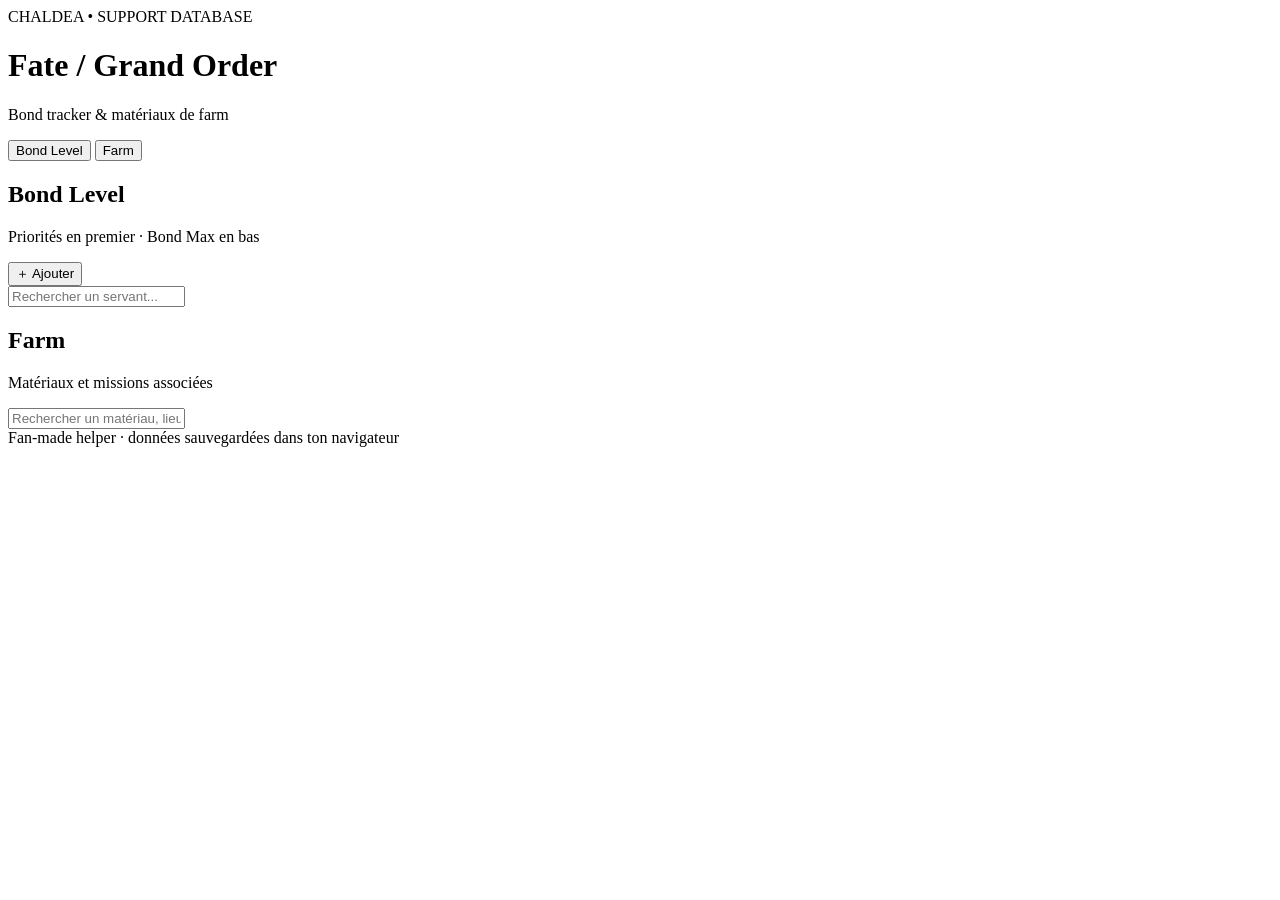
==== fgo.html @ b9d9dcfb "Rename index.html to fgo.html" ====
<!DOCTYPE html>
<html lang="fr">
<head>
  <meta charset="UTF-8">
  <meta name="viewport" content="width=device-width, initial-scale=1.0">
  <title>Fate/Grand Order | Helper</title>
  <link rel="stylesheet" href="fgo.css">
</head>
<body>

  <header class="hero">
    <div class="eyebrow">CHALDEA • SUPPORT DATABASE</div>
    <h1>Fate / Grand Order</h1>
    <p>Bond tracker & matériaux de farm</p>
  </header>

  <nav class="tabs">
    <button class="tab active" data-tab="bond">Bond Level</button>
    <button class="tab" data-tab="farm">Farm</button>
  </nav>

  <main>
    <!-- BOND LEVEL -->
    <section id="bond" class="panel active">
      <div class="section-head">
        <div>
          <h2>Bond Level</h2>
          <p>Priorités en premier · Bond Max en bas</p>
        </div>
        <button id="addServant" class="primary">＋ Ajouter</button>
      </div>

      <div class="toolbar">
        <input id="bondSearch"
          placeholder="Rechercher un servant..."
          class="search">
      </div>

      <div id="servantList"></div>
    </section>

    <!-- FARM -->
    <section id="farm" class="panel">
      <div class="section-head">
        <div>
          <h2>Farm</h2>
          <p>Matériaux et missions associées</p>
        </div>
      </div>

      <input id="farmSearch"
        placeholder="Rechercher un matériau, lieu ou mission..."
        class="search compact">

      <div id="farmList"></div>
    </section>
  </main>

  <!-- AJOUT SERVANT -->
  <dialog id="servantDialog">
    <form id="servantForm">
      <h3>Ajouter un servant</h3>

      <label>
        Nom
        <input name="name" required>
      </label>

      <label>
        Classe
        <input name="classe" placeholder="Saber, Archer...">
      </label>

      <label>
        Priorité
        <input name="priority" placeholder="1 = priorité haute">
      </label>

      <div class="dialog-actions">
        <button type="button" id="cancelDialog" class="ghost">
          Annuler
        </button>
        <button type="submit" class="primary">
          Ajouter
        </button>
      </div>
    </form>
  </dialog>

  <footer>
    Fan-made helper · données sauvegardées dans ton navigateur
  </footer>

  <script src="fgo.js"></script>
</body>
</html>
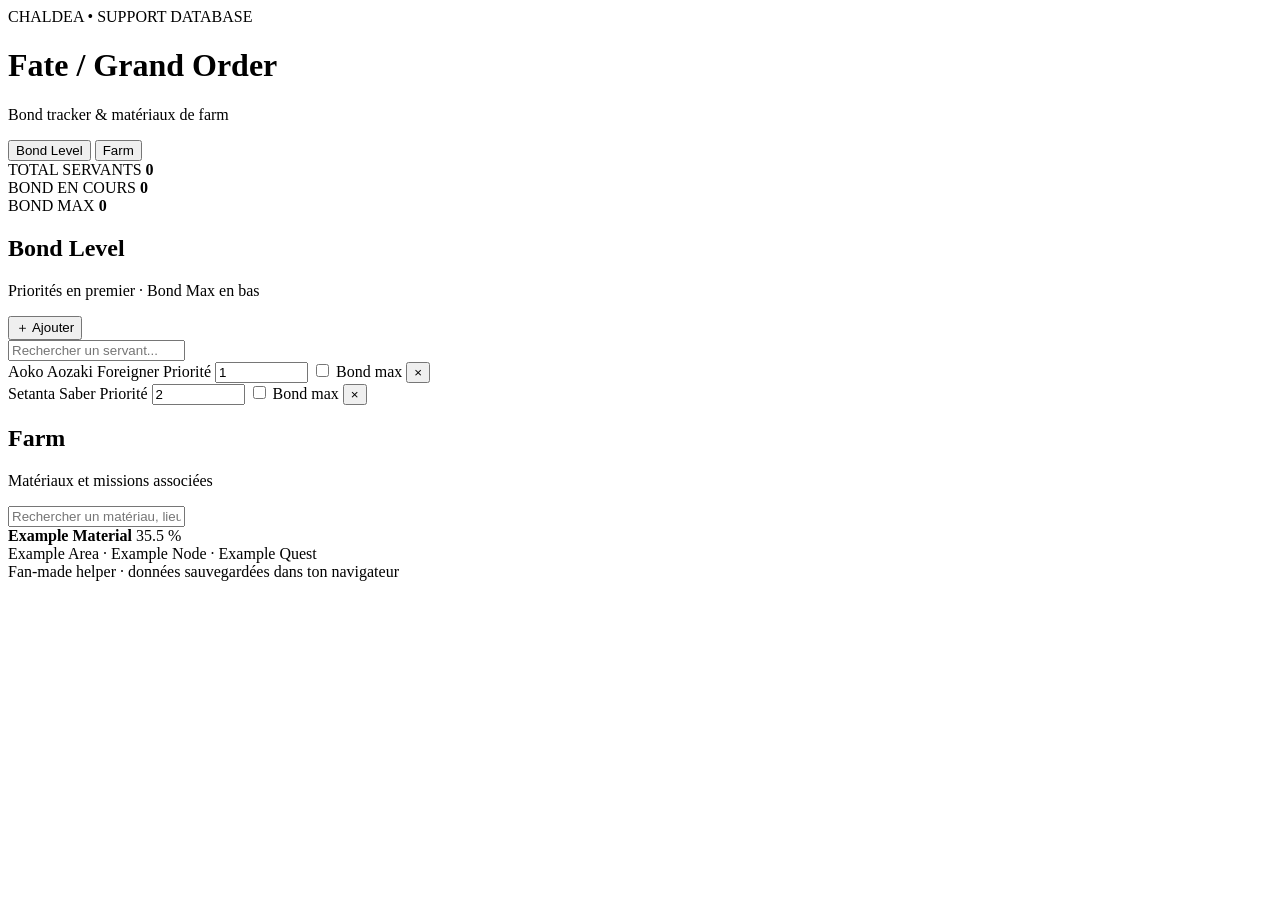
==== commit 15d75777: "Update fgo.html" ====
--- a/fgo.html
+++ b/fgo.html
@@ -24,6 +24,24 @@
     <!-- BOND LEVEL -->
     <section id="bond" class="panel active">
       <div class="section-head">
+        
+        <div class="bond-stats" id="bondStats">
+          <div class="stat-card">
+            <span class="stat-label">TOTAL SERVANTS</span>
+            <strong id="totalCount">0</strong>
+          </div>
+        
+          <div class="stat-card">
+            <span class="stat-label">BOND EN COURS</span>
+            <strong id="activeCount">0</strong>
+          </div>
+        
+          <div class="stat-card">
+            <span class="stat-label">BOND MAX</span>
+            <strong id="maxCount">0</strong>
+          </div>
+        </div>
+
         <div>
           <h2>Bond Level</h2>
           <p>Priorités en premier · Bond Max en bas</p>
--- a/fgo.css
+++ b/fgo.css
@@ -0,0 +1,97 @@
+
+<!DOCTYPE html>
+<html lang="fr">
+<head>
+  <meta charset="UTF-8">
+  <meta name="viewport" content="width=device-width, initial-scale=1.0">
+  <title>Fate/Grand Order | Helper</title>
+  <link rel="stylesheet" href="fgo.css">
+</head>
+<body>
+
+  <header class="hero">
+    <div class="eyebrow">CHALDEA • SUPPORT DATABASE</div>
+    <h1>Fate / Grand Order</h1>
+    <p>Bond tracker & matériaux de farm</p>
+  </header>
+
+  <nav class="tabs">
+    <button class="tab active" data-tab="bond">Bond Level</button>
+    <button class="tab" data-tab="farm">Farm</button>
+  </nav>
+
+  <main>
+    <!-- BOND LEVEL -->
+    <section id="bond" class="panel active">
+      <div class="section-head">
+        <div>
+          <h2>Bond Level</h2>
+          <p>Priorités en premier · Bond Max en bas</p>
+        </div>
+        <button id="addServant" class="primary">＋ Ajouter</button>
+      </div>
+
+      <div class="toolbar">
+        <input id="bondSearch"
+          placeholder="Rechercher un servant..."
+          class="search">
+      </div>
+
+      <div id="servantList"></div>
+    </section>
+
+    <!-- FARM -->
+    <section id="farm" class="panel">
+      <div class="section-head">
+        <div>
+          <h2>Farm</h2>
+          <p>Matériaux et missions associées</p>
+        </div>
+      </div>
+
+      <input id="farmSearch"
+        placeholder="Rechercher un matériau, lieu ou mission..."
+        class="search compact">
+
+      <div id="farmList"></div>
+    </section>
+  </main>
+
+  <!-- AJOUT SERVANT -->
+  <dialog id="servantDialog">
+    <form id="servantForm">
+      <h3>Ajouter un servant</h3>
+
+      <label>
+        Nom
+        <input name="name" required>
+      </label>
+
+      <label>
+        Classe
+        <input name="classe" placeholder="Saber, Archer...">
+      </label>
+
+      <label>
+        Priorité
+        <input name="priority" placeholder="1 = priorité haute">
+      </label>
+
+      <div class="dialog-actions">
+        <button type="button" id="cancelDialog" class="ghost">
+          Annuler
+        </button>
+        <button type="submit" class="primary">
+          Ajouter
+        </button>
+      </div>
+    </form>
+  </dialog>
+
+  <footer>
+    Fan-made helper · données sauvegardées dans ton navigateur
+  </footer>
+
+  <script src="fgo.js"></script>
+</body>
+</html>
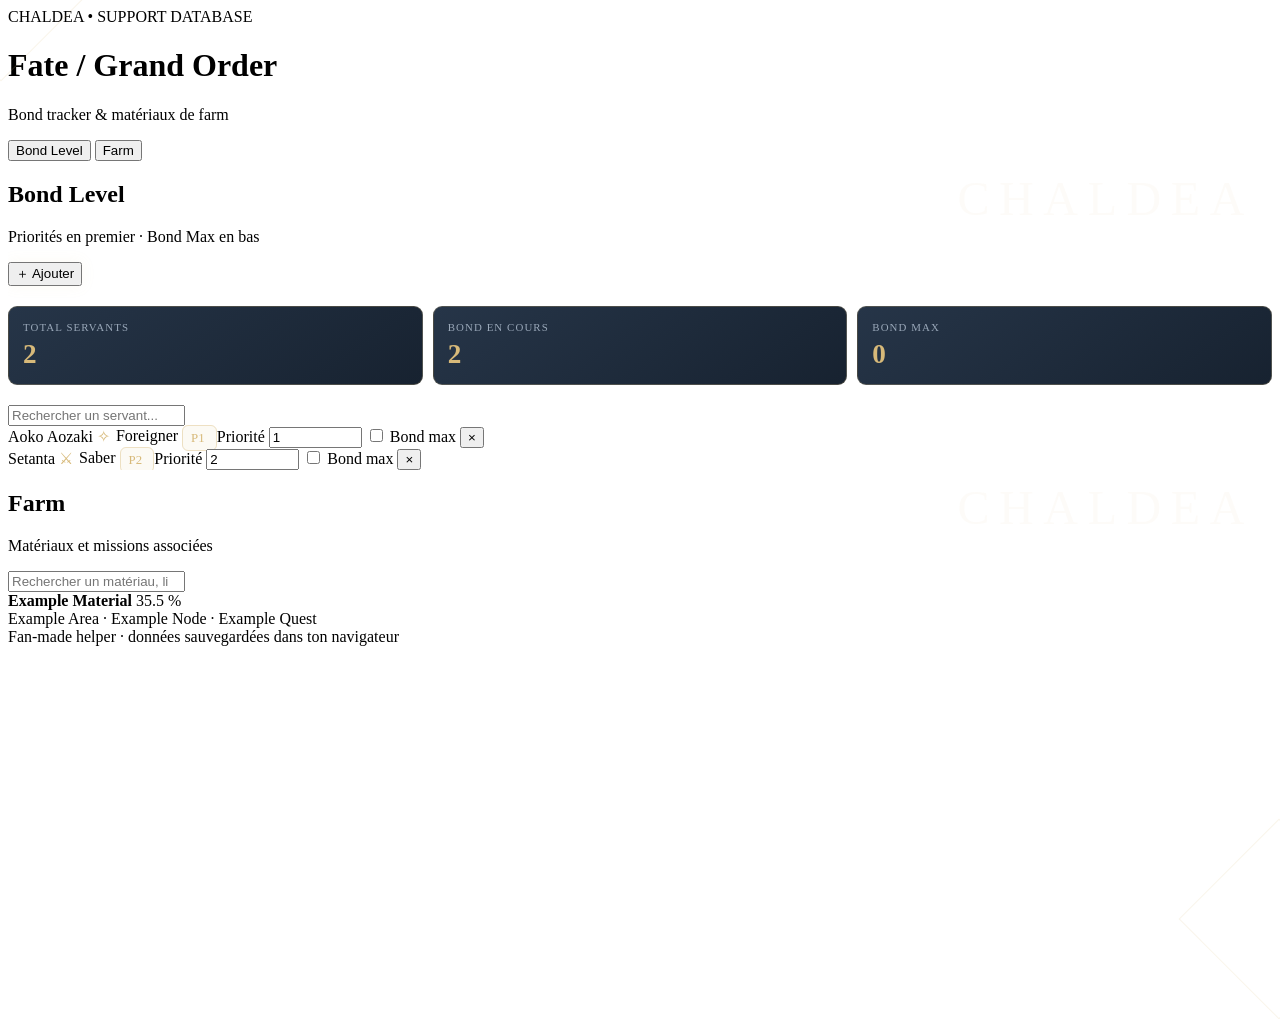
==== commit 605a36fe: "Update fgo.html" ====
--- a/fgo.html
+++ b/fgo.html
@@ -12,54 +12,64 @@
   <header class="hero">
     <div class="eyebrow">CHALDEA • SUPPORT DATABASE</div>
     <h1>Fate / Grand Order</h1>
-    <p>Bond tracker & matériaux de farm</p>
+    <p>Bond tracker &amp; matériaux de farm</p>
   </header>
 
   <nav class="tabs">
-    <button class="tab active" data-tab="bond">Bond Level</button>
-    <button class="tab" data-tab="farm">Farm</button>
+    <button class="tab active" data-tab="bond" type="button">Bond Level</button>
+    <button class="tab" data-tab="farm" type="button">Farm</button>
   </nav>
 
   <main>
+
     <!-- BOND LEVEL -->
     <section id="bond" class="panel active">
+
       <div class="section-head">
-        
-        <div class="bond-stats" id="bondStats">
-          <div class="stat-card">
-            <span class="stat-label">TOTAL SERVANTS</span>
-            <strong id="totalCount">0</strong>
-          </div>
-        
-          <div class="stat-card">
-            <span class="stat-label">BOND EN COURS</span>
-            <strong id="activeCount">0</strong>
-          </div>
-        
-          <div class="stat-card">
-            <span class="stat-label">BOND MAX</span>
-            <strong id="maxCount">0</strong>
-          </div>
-        </div>
-
         <div>
           <h2>Bond Level</h2>
           <p>Priorités en premier · Bond Max en bas</p>
         </div>
-        <button id="addServant" class="primary">＋ Ajouter</button>
+
+        <button id="addServant" class="primary" type="button">
+          ＋ Ajouter
+        </button>
+      </div>
+
+      <!-- STATISTIQUES -->
+      <div class="bond-stats" id="bondStats">
+        <div class="stat-card">
+          <span class="stat-label">TOTAL SERVANTS</span>
+          <strong id="totalCount">0</strong>
+        </div>
+
+        <div class="stat-card">
+          <span class="stat-label">BOND EN COURS</span>
+          <strong id="activeCount">0</strong>
+        </div>
+
+        <div class="stat-card">
+          <span class="stat-label">BOND MAX</span>
+          <strong id="maxCount">0</strong>
+        </div>
       </div>
 
       <div class="toolbar">
-        <input id="bondSearch"
+        <input
+          id="bondSearch"
+          type="search"
           placeholder="Rechercher un servant..."
-          class="search">
+          class="search"
+        >
       </div>
 
       <div id="servantList"></div>
+
     </section>
 
     <!-- FARM -->
     <section id="farm" class="panel">
+
       <div class="section-head">
         <div>
           <h2>Farm</h2>
@@ -67,12 +77,17 @@
         </div>
       </div>
 
-      <input id="farmSearch"
+      <input
+        id="farmSearch"
+        type="search"
         placeholder="Rechercher un matériau, lieu ou mission..."
-        class="search compact">
+        class="search compact"
+      >
 
       <div id="farmList"></div>
+
     </section>
+
   </main>
 
   <!-- AJOUT SERVANT -->
@@ -82,23 +97,29 @@
 
       <label>
         Nom
-        <input name="name" required>
+        <input name="name" type="text" required>
       </label>
 
       <label>
         Classe
-        <input name="classe" placeholder="Saber, Archer...">
+        <input name="classe" type="text" placeholder="Saber, Archer...">
       </label>
 
       <label>
         Priorité
-        <input name="priority" placeholder="1 = priorité haute">
+        <input
+          name="priority"
+          type="number"
+          min="1"
+          placeholder="1 = priorité haute"
+        >
       </label>
 
       <div class="dialog-actions">
         <button type="button" id="cancelDialog" class="ghost">
           Annuler
         </button>
+
         <button type="submit" class="primary">
           Ajouter
         </button>
--- a/fgo.css
+++ b/fgo.css
@@ -88,6 +88,157 @@
     </form>
   </dialog>
 
+/* ===== CHALDEA UI ===== */
+
+.hero {
+  position: relative;
+  overflow: hidden;
+  background:
+    linear-gradient(180deg, #101925, #172638 70%, transparent);
+}
+
+.hero::before,
+.hero::after {
+  content: "";
+  position: absolute;
+  width: 140px;
+  height: 140px;
+  border: 1px solid rgba(215, 185, 121, .15);
+  transform: rotate(45deg);
+  pointer-events: none;
+}
+
+.hero::before {
+  top: -90px;
+  left: -70px;
+}
+
+.hero::after {
+  bottom: -90px;
+  right: -70px;
+}
+
+.panel {
+  position: relative;
+  overflow: hidden;
+}
+
+.panel::before {
+  content: "CHALDEA";
+  position: absolute;
+  top: 10px;
+  right: 18px;
+  color: rgba(215, 185, 121, .05);
+  font-size: 3rem;
+  font-family: Georgia, serif;
+  letter-spacing: .2em;
+  pointer-events: none;
+}
+
+/* Compteur */
+
+.bond-stats {
+  display: grid;
+  grid-template-columns: repeat(3, 1fr);
+  gap: 10px;
+  margin: 20px 0;
+}
+
+.stat-card {
+  background: linear-gradient(145deg, #263548, #172230);
+  border: 1px solid rgba(215, 185, 121, .25);
+  padding: 14px;
+  border-radius: 9px;
+  display: flex;
+  flex-direction: column;
+  gap: 6px;
+}
+
+.stat-label {
+  font-size: .68rem;
+  letter-spacing: .1em;
+  color: #9aa8b9;
+}
+
+.stat-card strong {
+  font-size: 1.7rem;
+  color: #d7b979;
+  font-family: Georgia, serif;
+}
+
+/* Classes */
+
+.class-tag {
+  display: inline-flex;
+  align-items: center;
+  gap: 6px;
+}
+
+.class-symbol {
+  font-size: 1rem;
+  color: #d7b979;
+}
+
+/* Priorités */
+
+.priority-indicator {
+  color: #d7b979;
+  border: 1px solid rgba(215, 185, 121, .4);
+  background: rgba(215, 185, 121, .08);
+  border-radius: 6px;
+  padding: 5px 8px;
+  font-size: .8rem;
+  min-width: 40px;
+  text-align: center;
+}
+
+.servant.done {
+  border-color: #344253;
+  filter: saturate(.65);
+}
+
+/* Finition */
+
+.servant {
+  transition: border-color .2s, background .2s;
+}
+
+.servant:hover {
+  border-color: rgba(215, 185, 121, .5);
+  background: #263447;
+}
+
+.primary {
+  box-shadow: 0 0 15px rgba(215, 185, 121, .08);
+}
+
+.primary:hover {
+  box-shadow: 0 0 18px rgba(215, 185, 121, .2);
+}
+
+.small-btn:hover {
+  border-color: #d7b979;
+  color: #d7b979;
+}
+
+@media(max-width: 600px) {
+  .bond-stats {
+    gap: 6px;
+  }
+
+  .stat-card {
+    padding: 10px;
+  }
+
+  .stat-label {
+    font-size: .58rem;
+  }
+
+  .stat-card strong {
+    font-size: 1.35rem;
+  }
+}
+
   <footer>
     Fan-made helper · données sauvegardées dans ton navigateur
   </footer>
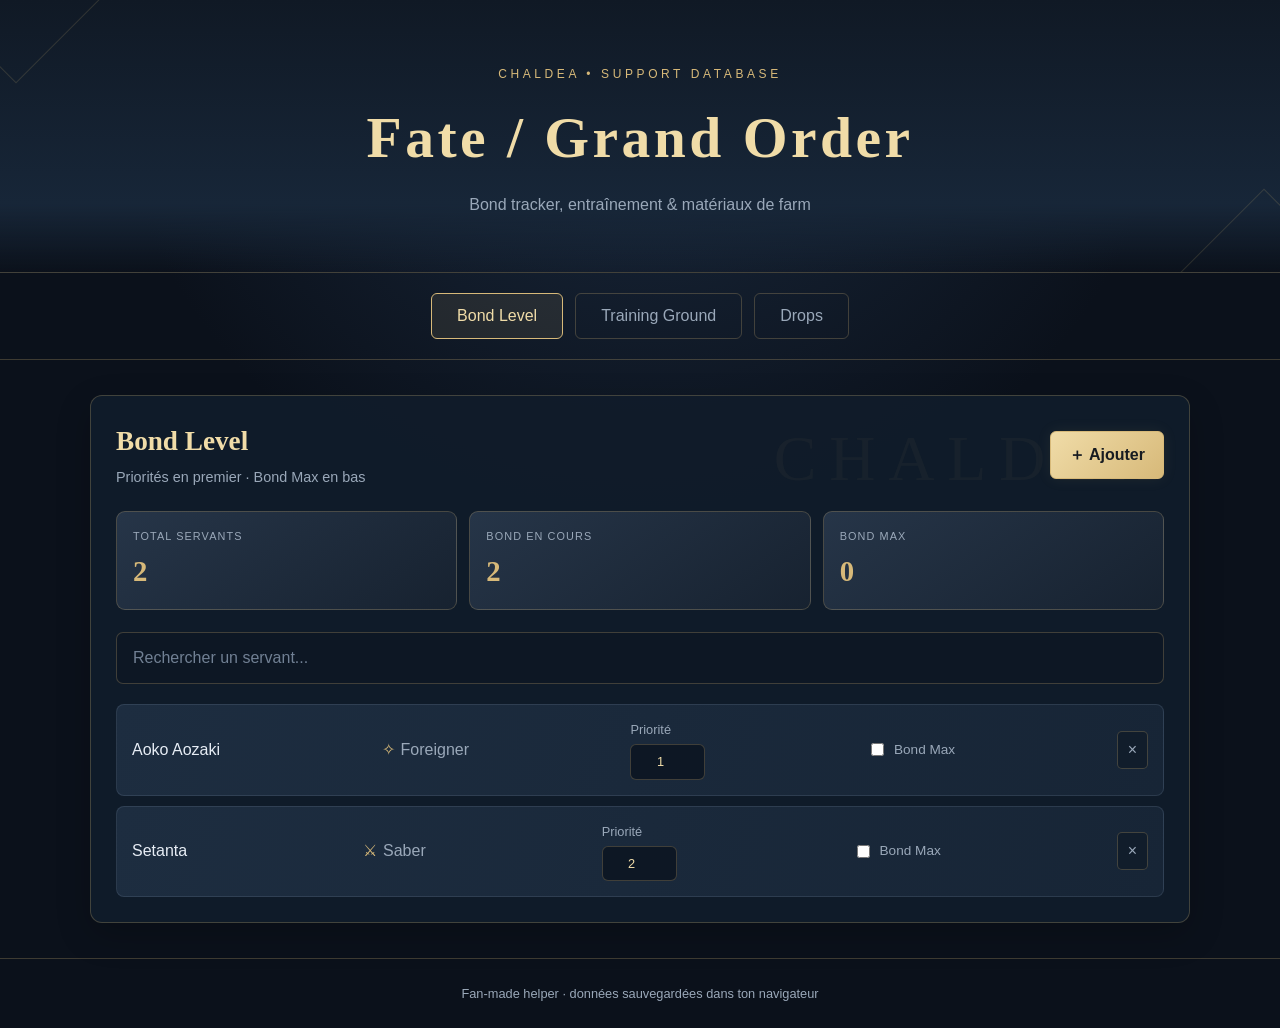
==== commit 3ca2186a: "Add files via upload" ====
--- a/fgo.html
+++ b/fgo.html
@@ -1,4 +1,3 @@
-
 <!DOCTYPE html>
 <html lang="fr">
 <head>
@@ -8,129 +7,108 @@
   <link rel="stylesheet" href="fgo.css">
 </head>
 <body>
-
   <header class="hero">
     <div class="eyebrow">CHALDEA • SUPPORT DATABASE</div>
     <h1>Fate / Grand Order</h1>
-    <p>Bond tracker &amp; matériaux de farm</p>
+    <p>Bond tracker, entraînement &amp; matériaux de farm</p>
   </header>
 
   <nav class="tabs">
     <button class="tab active" data-tab="bond" type="button">Bond Level</button>
-    <button class="tab" data-tab="farm" type="button">Farm</button>
+    <button class="tab" data-tab="training" type="button">Training Ground</button>
+    <button class="tab" data-tab="farm" type="button">Drops</button>
   </nav>
 
   <main>
-
-    <!-- BOND LEVEL -->
     <section id="bond" class="panel active">
-
       <div class="section-head">
         <div>
           <h2>Bond Level</h2>
           <p>Priorités en premier · Bond Max en bas</p>
         </div>
-
-        <button id="addServant" class="primary" type="button">
-          ＋ Ajouter
-        </button>
+        <button id="addServant" class="primary" type="button">＋ Ajouter</button>
       </div>
 
-      <!-- STATISTIQUES -->
       <div class="bond-stats" id="bondStats">
-        <div class="stat-card">
-          <span class="stat-label">TOTAL SERVANTS</span>
-          <strong id="totalCount">0</strong>
-        </div>
+        <div class="stat-card"><span class="stat-label">TOTAL SERVANTS</span><strong id="totalCount">0</strong></div>
+        <div class="stat-card"><span class="stat-label">BOND EN COURS</span><strong id="activeCount">0</strong></div>
+        <div class="stat-card"><span class="stat-label">BOND MAX</span><strong id="maxCount">0</strong></div>
+      </div>
 
-        <div class="stat-card">
-          <span class="stat-label">BOND EN COURS</span>
-          <strong id="activeCount">0</strong>
-        </div>
+      <div class="toolbar">
+        <input id="bondSearch" type="search" placeholder="Rechercher un servant..." class="search">
+      </div>
+      <div id="servantList"></div>
+    </section>
 
-        <div class="stat-card">
-          <span class="stat-label">BOND MAX</span>
-          <strong id="maxCount">0</strong>
+    <section id="training" class="panel">
+      <div class="section-head">
+        <div>
+          <h2>Training Ground</h2>
+          <p>Planning hebdomadaire des entraînements et tableau des gemmes</p>
         </div>
       </div>
 
-      <div class="toolbar">
-        <input
-          id="bondSearch"
-          type="search"
-          placeholder="Rechercher un servant..."
-          class="search"
-        >
+      <div class="training-section">
+        <h3>Planning de la semaine</h3>
+        <div class="training-week">
+          <article class="training-day"><h4>Lundi</h4><img src="assets/training-ground/training-ground-2.png" alt="Icône de classe du lundi"></article>
+          <article class="training-day"><h4>Mardi</h4><img src="assets/training-ground/training-ground-3.png" alt="Icône de classe du mardi"></article>
+          <article class="training-day"><h4>Mercredi</h4><img src="assets/training-ground/training-ground-4.png" alt="Icône de classe du mercredi"><span class="training-plus">+</span></article>
+          <article class="training-day"><h4>Jeudi</h4><img src="assets/training-ground/training-ground-5.png" alt="Icône de classe du jeudi"><span class="training-plus">+</span></article>
+          <article class="training-day"><h4>Vendredi</h4><img src="assets/training-ground/training-ground-9.png" alt="Icône de classe du vendredi"></article>
+          <article class="training-day"><h4>Samedi</h4><img src="assets/training-ground/training-ground-10.png" alt="Icône de classe du samedi"></article>
+          <article class="training-day"><h4>Dimanche</h4><img src="assets/training-ground/training-ground-11.png" alt="Icône de classe du dimanche"></article>
+        </div>
+        <p class="training-note">Le symbole « + » est conservé pour le mercredi et le jeudi, comme indiqué dans le tableau Excel.</p>
       </div>
 
-      <div id="servantList"></div>
-
+      <div class="training-section">
+        <h3>Gemmes par rareté</h3>
+        <div class="gem-grid">
+          <article class="gem-card">
+            <img src="assets/training-ground/training-ground-6.png" alt="Gemmes bleues">
+            <h4>Gemmes bleues</h4>
+            <div class="gem-values"><span>★ 1 : 18</span><span>★★ 2 : 27</span><span>★★★ 3 : 36</span><span>★★★★ 4 : 42</span><span>★★★★★ 5 : 51</span></div>
+          </article>
+          <article class="gem-card">
+            <img src="assets/training-ground/training-ground-7.png" alt="Gemmes rouges">
+            <h4>Gemmes rouges</h4>
+            <div class="gem-values"><span>★ 1 : 18</span><span>★★ 2 : 27</span><span>★★★ 3 : 36</span><span>★★★★ 4 : 42</span><span>★★★★★ 5 : 51</span></div>
+          </article>
+          <article class="gem-card">
+            <img src="assets/training-ground/training-ground-8.png" alt="Gemmes dorées">
+            <h4>Gemmes dorées</h4>
+            <div class="gem-values"><span>★ 1 : 18</span><span>★★ 2 : 27</span><span>★★★ 3 : 36</span><span>★★★★ 4 : 42</span><span>★★★★★ 5 : 51</span></div>
+          </article>
+        </div>
+      </div>
+      <p class="training-source">Données reprises de la feuille « TRAINING GROUND » du classeur fourni.</p>
     </section>
 
-    <!-- FARM -->
     <section id="farm" class="panel">
-
       <div class="section-head">
-        <div>
-          <h2>Farm</h2>
-          <p>Matériaux et missions associées</p>
-        </div>
+        <div><h2>Drops</h2><p>Matériaux et missions associées</p></div>
       </div>
-
-      <input
-        id="farmSearch"
-        type="search"
-        placeholder="Rechercher un matériau, lieu ou mission..."
-        class="search compact"
-      >
-
+      <input id="farmSearch" type="search" placeholder="Rechercher un matériau, lieu ou mission..." class="search compact">
       <div id="farmList"></div>
-
     </section>
-
   </main>
 
-  <!-- AJOUT SERVANT -->
   <dialog id="servantDialog">
     <form id="servantForm">
       <h3>Ajouter un servant</h3>
-
-      <label>
-        Nom
-        <input name="name" type="text" required>
-      </label>
-
-      <label>
-        Classe
-        <input name="classe" type="text" placeholder="Saber, Archer...">
-      </label>
-
-      <label>
-        Priorité
-        <input
-          name="priority"
-          type="number"
-          min="1"
-          placeholder="1 = priorité haute"
-        >
-      </label>
-
+      <label>Nom<input name="name" type="text" required></label>
+      <label>Classe<input name="classe" type="text" placeholder="Saber, Archer..."></label>
+      <label>Priorité<input name="priority" type="number" min="1" placeholder="1 = priorité haute"></label>
       <div class="dialog-actions">
-        <button type="button" id="cancelDialog" class="ghost">
-          Annuler
-        </button>
-
-        <button type="submit" class="primary">
-          Ajouter
-        </button>
+        <button type="button" id="cancelDialog" class="ghost">Annuler</button>
+        <button type="submit" class="primary">Ajouter</button>
       </div>
     </form>
   </dialog>
 
-  <footer>
-    Fan-made helper · données sauvegardées dans ton navigateur
-  </footer>
-
+  <footer>Fan-made helper · données sauvegardées dans ton navigateur</footer>
   <script src="fgo.js"></script>
 </body>
 </html>
--- a/fgo.css
+++ b/fgo.css
@@ -1,248 +1,127 @@
+/* =========================================
+   FATE / GRAND ORDER — CHALDEA INTERFACE
+========================================= */
+:root {
+  --bg: #0b111b;
+  --bg-light: #111d2b;
+  --panel: #172536;
+  --panel-light: #223449;
+  --gold: #d7b979;
+  --gold-light: #f0dca8;
+  --text: #e7edf5;
+  --muted: #9aa8b9;
+  --border: rgba(215, 185, 121, .25);
+  --danger: #bd7373;
+}
+* { box-sizing: border-box; }
+html { scroll-behavior: smooth; }
+body {
+  margin: 0; min-height: 100vh;
+  background: radial-gradient(circle at top, #1b2b40 0%, transparent 45%), var(--bg);
+  color: var(--text); font-family: "Segoe UI", Arial, sans-serif; line-height: 1.5;
+}
+button, input { font: inherit; }
+button { cursor: pointer; }
+.hero {
+  position: relative; overflow: hidden; text-align: center; padding: 65px 20px 55px;
+  background: linear-gradient(180deg, #101925, #172638 75%, transparent);
+  border-bottom: 1px solid var(--border);
+}
+.hero::before, .hero::after {
+  content: ""; position: absolute; width: 150px; height: 150px;
+  border: 1px solid rgba(215, 185, 121, .16); transform: rotate(45deg); pointer-events: none;
+}
+.hero::before { top: -100px; left: -60px; }
+.hero::after { bottom: -100px; right: -60px; }
+.eyebrow { color: var(--gold); font-size: .75rem; letter-spacing: .3em; margin-bottom: 12px; }
+.hero h1 { margin: 0; color: var(--gold-light); font-family: Georgia, serif; font-size: clamp(2rem, 6vw, 3.6rem); letter-spacing: .06em; }
+.hero p { color: var(--muted); margin: 12px 0 0; }
+.tabs { display: flex; justify-content: center; flex-wrap: wrap; gap: 12px; padding: 20px; border-bottom: 1px solid var(--border); }
+.tab { padding: 10px 25px; color: var(--muted); background: transparent; border: 1px solid var(--border); border-radius: 6px; transition: .2s; }
+.tab:hover, .tab.active { color: var(--gold-light); background: rgba(215, 185, 121, .1); border-color: var(--gold); }
+main { width: min(1100px, 92%); margin: 35px auto; }
+.panel { display: none; position: relative; overflow: hidden; padding: 25px; background: rgba(17, 29, 43, .92); border: 1px solid var(--border); border-radius: 12px; box-shadow: 0 12px 35px rgba(0, 0, 0, .2); }
+.panel.active { display: block; }
+.panel::before { content: "CHALDEA"; position: absolute; top: 15px; right: 20px; color: rgba(215, 185, 121, .045); font-family: Georgia, serif; font-size: clamp(2rem, 7vw, 4rem); letter-spacing: .2em; pointer-events: none; }
+.section-head { position: relative; z-index: 1; display: flex; align-items: center; justify-content: space-between; gap: 15px; margin-bottom: 20px; }
+.section-head h2 { color: var(--gold-light); font-family: Georgia, serif; margin: 0; font-size: 1.7rem; }
+.section-head p { margin: 5px 0 0; color: var(--muted); font-size: .9rem; }
+.bond-stats { position: relative; z-index: 1; display: grid; grid-template-columns: repeat(3, 1fr); gap: 12px; margin: 22px 0; }
+.stat-card { display: flex; flex-direction: column; gap: 6px; padding: 16px; background: linear-gradient(145deg, #263548, #172230); border: 1px solid var(--border); border-radius: 9px; }
+.stat-label { color: var(--muted); font-size: .68rem; letter-spacing: .1em; }
+.stat-card strong { color: var(--gold); font-family: Georgia, serif; font-size: 1.8rem; }
+.toolbar { position: relative; z-index: 1; margin: 20px 0; }
+.search { display: block; width: 100%; padding: 13px 16px; color: var(--text); background: #0d1724; border: 1px solid var(--border); border-radius: 7px; outline: none; transition: border-color .2s, box-shadow .2s; }
+.search.compact { margin-bottom: 20px; }
+.search:focus { border-color: var(--gold); box-shadow: 0 0 0 3px rgba(215, 185, 121, .08); }
+.search::placeholder { color: #718094; }
+.primary { padding: 11px 18px; color: #171b21; background: linear-gradient(135deg, var(--gold-light), var(--gold)); border: 1px solid var(--gold); border-radius: 6px; font-weight: 700; transition: .2s; box-shadow: 0 0 15px rgba(215, 185, 121, .08); }
+.primary:hover { filter: brightness(1.1); box-shadow: 0 0 18px rgba(215, 185, 121, .2); transform: translateY(-1px); }
+.ghost { padding: 9px 15px; color: var(--muted); background: transparent; border: 1px solid var(--border); border-radius: 6px; }
+.ghost:hover { color: var(--gold); border-color: var(--gold); }
+.small-btn { padding: 6px 10px; color: var(--muted); background: #111d2b; border: 1px solid var(--border); border-radius: 5px; transition: .2s; }
+.small-btn:hover { color: var(--gold); border-color: var(--gold); }
+#servantList, #farmList { position: relative; z-index: 1; display: flex; flex-direction: column; gap: 10px; }
+.servant { display: flex; align-items: center; justify-content: space-between; flex-wrap: wrap; gap: 12px; padding: 15px; background: linear-gradient(110deg, #1d2d40, #172536); border: 1px solid rgba(150, 170, 195, .16); border-radius: 8px; transition: border-color .2s, background .2s; }
+.servant:hover { border-color: rgba(215, 185, 121, .5); background: #263447; }
+.servant.done { border-color: #344253; filter: saturate(.65); opacity: .75; }
+.class-tag { display: inline-flex; align-items: center; gap: 6px; color: var(--muted); }
+.class-symbol { color: var(--gold); font-size: 1rem; }
+.priority-indicator { min-width: 40px; padding: 5px 8px; color: var(--gold); background: rgba(215, 185, 121, .08); border: 1px solid rgba(215, 185, 121, .4); border-radius: 6px; font-size: .8rem; text-align: center; }
+.priority-edit { display: flex; flex-direction: column; gap: 5px; color: var(--muted); font-size: .8rem; }
+.priority-edit input { width: 75px; padding: 7px; color: var(--gold-light); background: #0d1724; border: 1px solid var(--border); border-radius: 6px; text-align: center; outline: none; }
+.priority-edit input:focus { border-color: var(--gold); }
+.servant .bond { display: flex; align-items: center; gap: 7px; color: var(--muted); font-size: .85rem; }
+.servant .bond input { accent-color: var(--gold); }
+.farm-entry { padding: 15px; background: linear-gradient(110deg, #1d2d40, #172536); border: 1px solid rgba(150, 170, 195, .16); border-radius: 8px; transition: .2s; }
+.farm-entry:hover { background: #263447; border-color: var(--border); }
+.farm-top { display: flex; align-items: center; justify-content: space-between; gap: 12px; }
+.farm-top strong { color: var(--gold-light); }
+.drop { color: var(--gold); padding: 4px 9px; border: 1px solid var(--border); border-radius: 6px; }
+.farm-meta { margin-top: 8px; color: var(--muted); font-size: .88rem; }
+dialog { width: min(430px, 92%); padding: 25px; color: var(--text); background: #172536; border: 1px solid var(--gold); border-radius: 12px; box-shadow: 0 20px 70px rgba(0, 0, 0, .6); }
+dialog::backdrop { background: rgba(0, 0, 0, .75); backdrop-filter: blur(4px); }
+dialog h3 { margin-top: 0; color: var(--gold-light); font-family: Georgia, serif; }
+dialog label { display: flex; flex-direction: column; gap: 6px; margin: 15px 0; color: var(--muted); font-size: .9rem; }
+dialog input { width: 100%; padding: 11px; color: var(--text); background: #0d1724; border: 1px solid var(--border); border-radius: 6px; outline: none; }
+dialog input:focus { border-color: var(--gold); }
+.dialog-actions { display: flex; justify-content: flex-end; gap: 10px; margin-top: 20px; }
+footer { padding: 25px 15px; color: var(--muted); font-size: .8rem; text-align: center; border-top: 1px solid var(--border); }
 
-<!DOCTYPE html>
-<html lang="fr">
-<head>
-  <meta charset="UTF-8">
-  <meta name="viewport" content="width=device-width, initial-scale=1.0">
-  <title>Fate/Grand Order | Helper</title>
-  <link rel="stylesheet" href="fgo.css">
-</head>
-<body>
+/* TRAINING GROUND */
+.training-section { position: relative; z-index: 1; margin: 24px 0; }
+.training-section h3 { margin: 0 0 14px; color: var(--gold-light); font-family: Georgia, serif; font-size: 1.25rem; }
+.training-week { display: grid; grid-template-columns: repeat(7, minmax(0, 1fr)); gap: 10px; }
+.training-day { min-height: 125px; display: flex; flex-direction: column; align-items: center; justify-content: center; gap: 10px; padding: 12px 6px; background: linear-gradient(145deg, #263548, #172230); border: 1px solid var(--border); border-radius: 9px; }
+.training-day h4 { margin: 0; color: var(--muted); font-size: .82rem; text-transform: capitalize; }
+.training-day img { width: 40px; height: 40px; object-fit: contain; image-rendering: auto; }
+.training-plus { color: var(--gold); font-weight: 800; font-size: 1.1rem; line-height: 1; }
+.training-note, .training-source { color: var(--muted); font-size: .82rem; }
+.gem-grid { display: grid; grid-template-columns: repeat(3, minmax(0, 1fr)); gap: 14px; }
+.gem-card { display: flex; flex-direction: column; align-items: center; gap: 10px; padding: 18px; text-align: center; background: linear-gradient(145deg, #263548, #172230); border: 1px solid var(--border); border-radius: 9px; }
+.gem-card img { width: 100px; height: 109px; object-fit: contain; }
+.gem-card h4 { margin: 0; color: var(--gold-light); }
+.gem-values { display: grid; gap: 5px; width: 100%; color: var(--muted); font-size: .85rem; }
+.gem-values span { padding: 4px; background: rgba(13, 23, 36, .65); border-radius: 5px; }
+.loading-message, .error-message, .empty { color: var(--muted); }
 
-  <header class="hero">
-    <div class="eyebrow">CHALDEA • SUPPORT DATABASE</div>
-    <h1>Fate / Grand Order</h1>
-    <p>Bond tracker & matériaux de farm</p>
-  </header>
-
-  <nav class="tabs">
-    <button class="tab active" data-tab="bond">Bond Level</button>
-    <button class="tab" data-tab="farm">Farm</button>
-  </nav>
-
-  <main>
-    <!-- BOND LEVEL -->
-    <section id="bond" class="panel active">
-      <div class="section-head">
-        <div>
-          <h2>Bond Level</h2>
-          <p>Priorités en premier · Bond Max en bas</p>
-        </div>
-        <button id="addServant" class="primary">＋ Ajouter</button>
-      </div>
-
-      <div class="toolbar">
-        <input id="bondSearch"
-          placeholder="Rechercher un servant..."
-          class="search">
-      </div>
-
-      <div id="servantList"></div>
-    </section>
-
-    <!-- FARM -->
-    <section id="farm" class="panel">
-      <div class="section-head">
-        <div>
-          <h2>Farm</h2>
-          <p>Matériaux et missions associées</p>
-        </div>
-      </div>
-
-      <input id="farmSearch"
-        placeholder="Rechercher un matériau, lieu ou mission..."
-        class="search compact">
-
-      <div id="farmList"></div>
-    </section>
-  </main>
-
-  <!-- AJOUT SERVANT -->
-  <dialog id="servantDialog">
-    <form id="servantForm">
-      <h3>Ajouter un servant</h3>
-
-      <label>
-        Nom
-        <input name="name" required>
-      </label>
-
-      <label>
-        Classe
-        <input name="classe" placeholder="Saber, Archer...">
-      </label>
-
-      <label>
-        Priorité
-        <input name="priority" placeholder="1 = priorité haute">
-      </label>
-
-      <div class="dialog-actions">
-        <button type="button" id="cancelDialog" class="ghost">
-          Annuler
-        </button>
-        <button type="submit" class="primary">
-          Ajouter
-        </button>
-      </div>
-    </form>
-  </dialog>
-
-/* ===== CHALDEA UI ===== */
-
-.hero {
-  position: relative;
-  overflow: hidden;
-  background:
-    linear-gradient(180deg, #101925, #172638 70%, transparent);
+@media (max-width: 800px) {
+  .training-week { grid-template-columns: repeat(4, minmax(0, 1fr)); }
 }
-
-.hero::before,
-.hero::after {
-  content: "";
-  position: absolute;
-  width: 140px;
-  height: 140px;
-  border: 1px solid rgba(215, 185, 121, .15);
-  transform: rotate(45deg);
-  pointer-events: none;
+@media (max-width: 600px) {
+  .hero { padding: 45px 15px; }
+  main { width: 94%; margin: 20px auto; }
+  .panel { padding: 16px; }
+  .section-head { align-items: flex-start; }
+  .section-head h2 { font-size: 1.4rem; }
+  .bond-stats { gap: 6px; }
+  .stat-card { padding: 10px; }
+  .stat-label { font-size: .58rem; }
+  .stat-card strong { font-size: 1.35rem; }
+  .tabs { gap: 8px; }
+  .tab { padding: 9px 14px; }
+  .farm-top { flex-wrap: wrap; }
+  .training-week { grid-template-columns: repeat(2, minmax(0, 1fr)); }
+  .gem-grid { grid-template-columns: 1fr; }
+  .priority-edit input { width: 65px; }
 }
-
-.hero::before {
-  top: -90px;
-  left: -70px;
-}
-
-.hero::after {
-  bottom: -90px;
-  right: -70px;
-}
-
-.panel {
-  position: relative;
-  overflow: hidden;
-}
-
-.panel::before {
-  content: "CHALDEA";
-  position: absolute;
-  top: 10px;
-  right: 18px;
-  color: rgba(215, 185, 121, .05);
-  font-size: 3rem;
-  font-family: Georgia, serif;
-  letter-spacing: .2em;
-  pointer-events: none;
-}
-
-/* Compteur */
-
-.bond-stats {
-  display: grid;
-  grid-template-columns: repeat(3, 1fr);
-  gap: 10px;
-  margin: 20px 0;
-}
-
-.stat-card {
-  background: linear-gradient(145deg, #263548, #172230);
-  border: 1px solid rgba(215, 185, 121, .25);
-  padding: 14px;
-  border-radius: 9px;
-  display: flex;
-  flex-direction: column;
-  gap: 6px;
-}
-
-.stat-label {
-  font-size: .68rem;
-  letter-spacing: .1em;
-  color: #9aa8b9;
-}
-
-.stat-card strong {
-  font-size: 1.7rem;
-  color: #d7b979;
-  font-family: Georgia, serif;
-}
-
-/* Classes */
-
-.class-tag {
-  display: inline-flex;
-  align-items: center;
-  gap: 6px;
-}
-
-.class-symbol {
-  font-size: 1rem;
-  color: #d7b979;
-}
-
-/* Priorités */
-
-.priority-indicator {
-  color: #d7b979;
-  border: 1px solid rgba(215, 185, 121, .4);
-  background: rgba(215, 185, 121, .08);
-  border-radius: 6px;
-  padding: 5px 8px;
-  font-size: .8rem;
-  min-width: 40px;
-  text-align: center;
-}
-
-.servant.done {
-  border-color: #344253;
-  filter: saturate(.65);
-}
-
-/* Finition */
-
-.servant {
-  transition: border-color .2s, background .2s;
-}
-
-.servant:hover {
-  border-color: rgba(215, 185, 121, .5);
-  background: #263447;
-}
-
-.primary {
-  box-shadow: 0 0 15px rgba(215, 185, 121, .08);
-}
-
-.primary:hover {
-  box-shadow: 0 0 18px rgba(215, 185, 121, .2);
-}
-
-.small-btn:hover {
-  border-color: #d7b979;
-  color: #d7b979;
-}
-
-@media(max-width: 600px) {
-  .bond-stats {
-    gap: 6px;
-  }
-
-  .stat-card {
-    padding: 10px;
-  }
-
-  .stat-label {
-    font-size: .58rem;
-  }
-
-  .stat-card strong {
-    font-size: 1.35rem;
-  }
-}
-
-  <footer>
-    Fan-made helper · données sauvegardées dans ton navigateur
-  </footer>
-
-  <script src="fgo.js"></script>
-</body>
-</html>
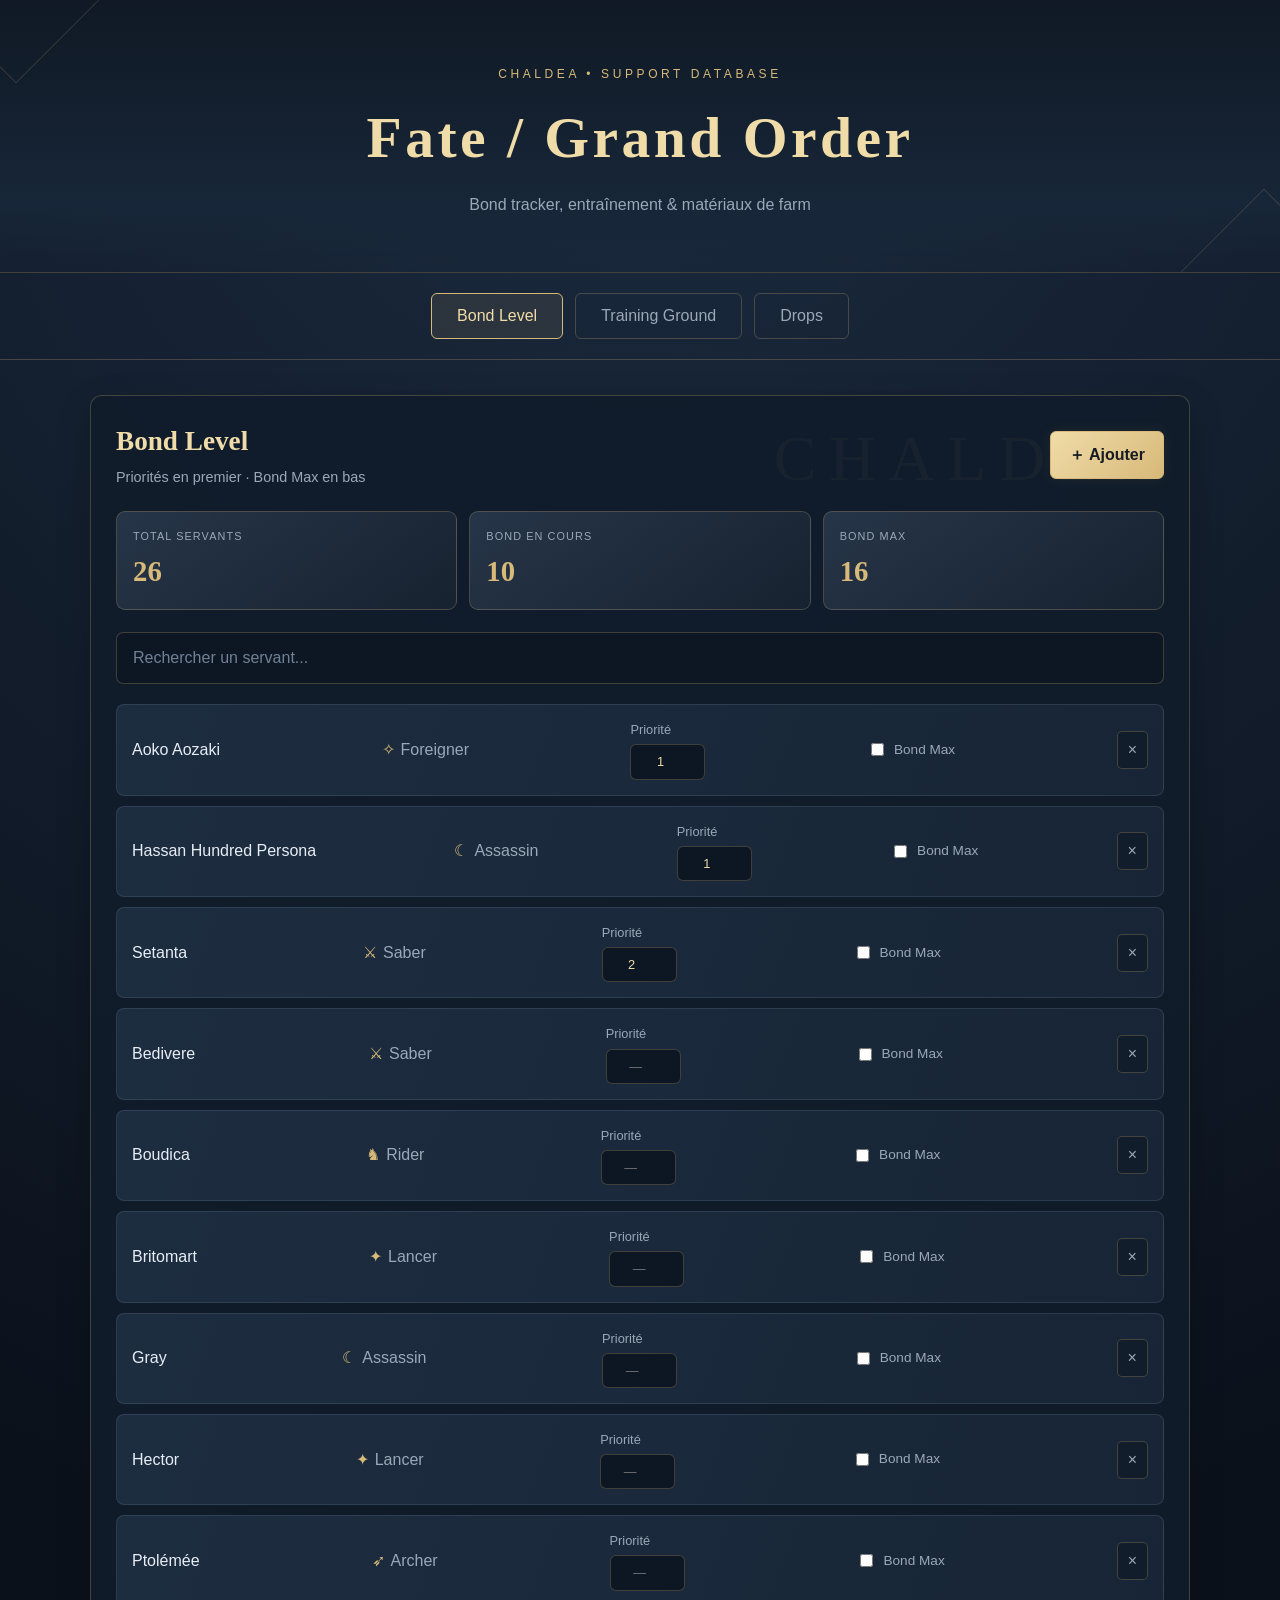
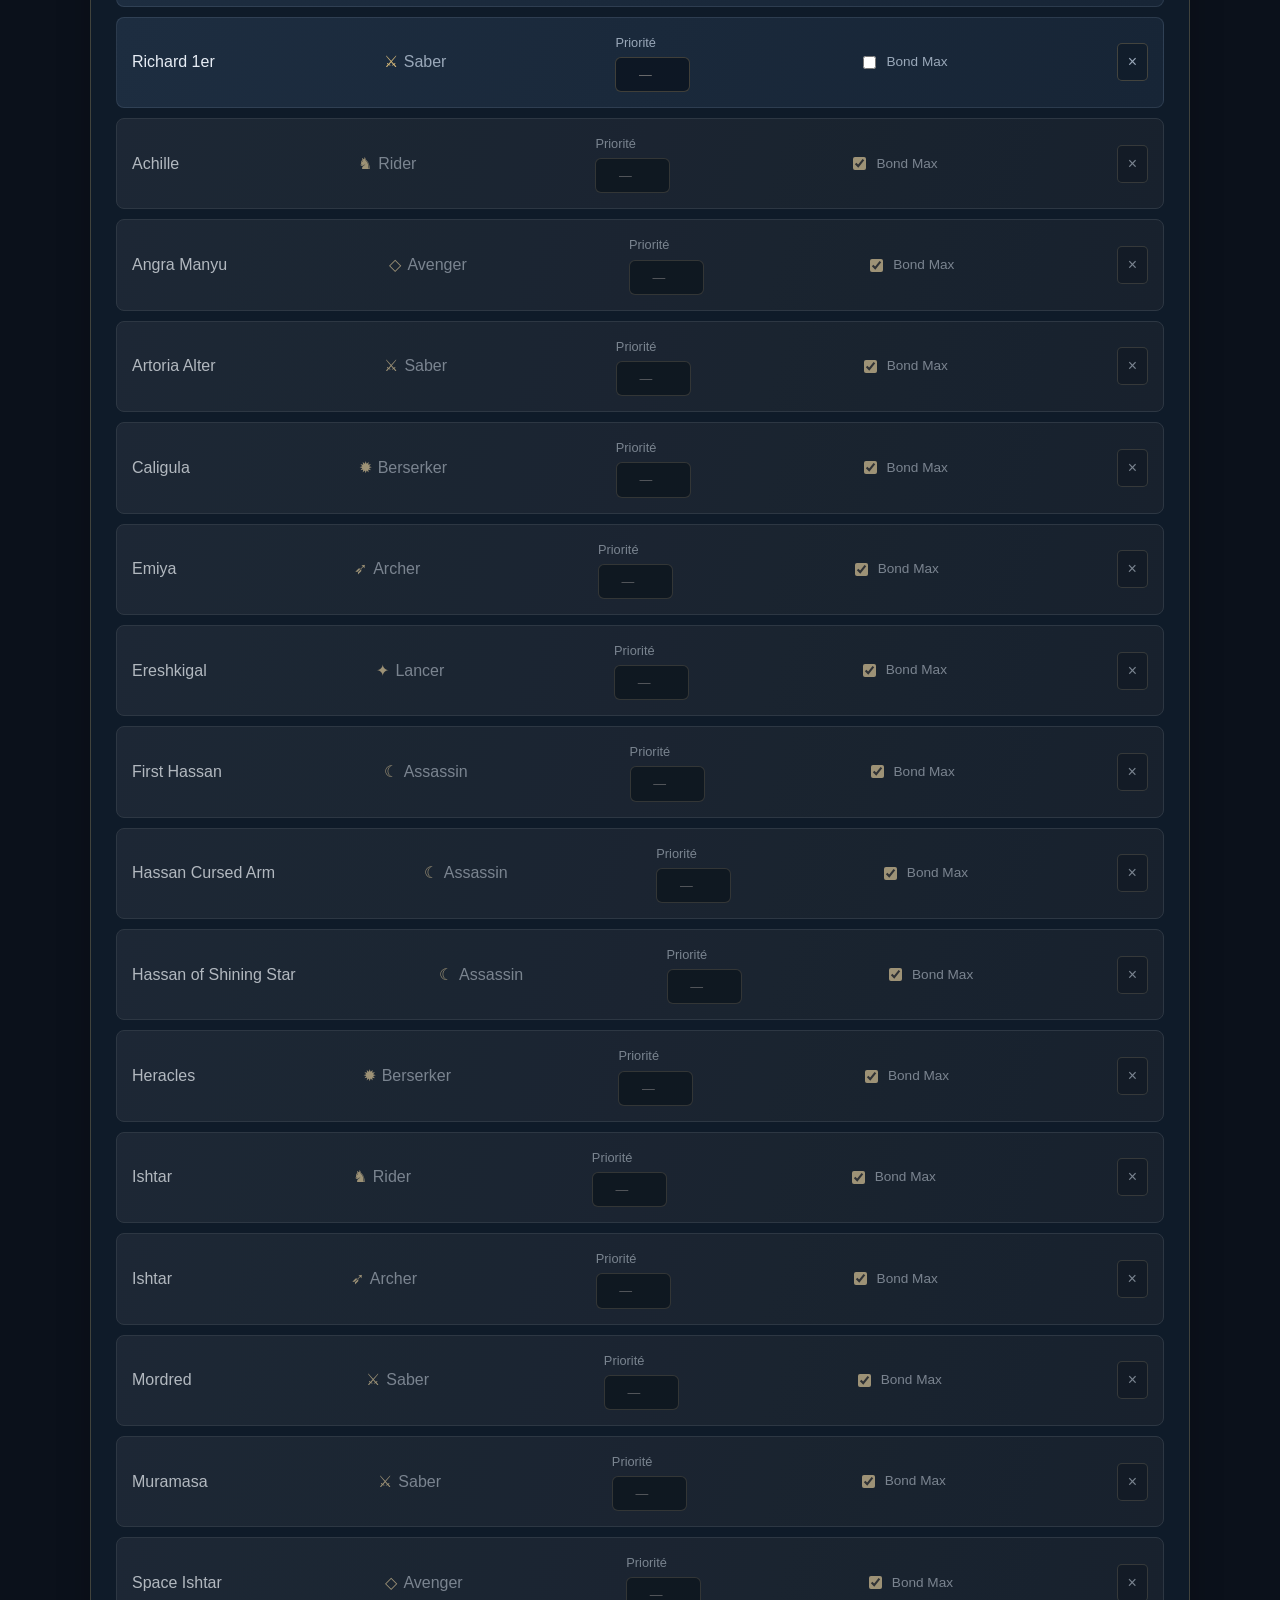
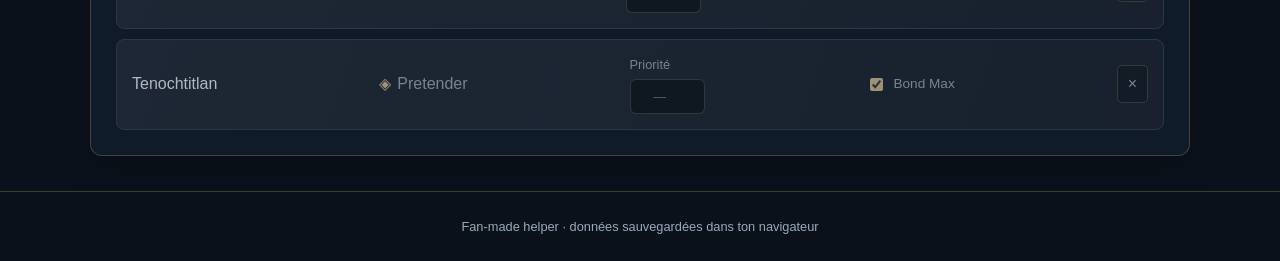
==== commit c75c27a5: "Update fgo.html" ====
--- a/fgo.html
+++ b/fgo.html
@@ -54,11 +54,22 @@
         <div class="training-week">
           <article class="training-day"><h4>Lundi</h4><img src="assets/training-ground/training-ground-2.png" alt="Icône de classe du lundi"></article>
           <article class="training-day"><h4>Mardi</h4><img src="assets/training-ground/training-ground-3.png" alt="Icône de classe du mardi"></article>
-          <article class="training-day"><h4>Mercredi</h4><img src="assets/training-ground/training-ground-4.png" alt="Icône de classe du mercredi"><span class="training-plus">+</span></article>
-          <article class="training-day"><h4>Jeudi</h4><img src="assets/training-ground/training-ground-5.png" alt="Icône de classe du jeudi"><span class="training-plus">+</span></article>
-          <article class="training-day"><h4>Vendredi</h4><img src="assets/training-ground/training-ground-9.png" alt="Icône de classe du vendredi"></article>
-          <article class="training-day"><h4>Samedi</h4><img src="assets/training-ground/training-ground-10.png" alt="Icône de classe du samedi"></article>
-          <article class="training-day"><h4>Dimanche</h4><img src="assets/training-ground/training-ground-11.png" alt="Icône de classe du dimanche"></article>
+          <article class="training-day">
+  <h4>Mercredi</h4>
+  <img src="assets/training-ground/training-ground-4.png" alt="Icône de classe du mercredi">
+  <span class="training-plus">+</span>
+  <img src="assets/training-ground/training-ground-5.png" alt="Icône supplémentaire du mercredi">
+</article>
+
+<article class="training-day">
+  <h4>Jeudi</h4>
+  <img src="assets/training-ground/training-ground-9.png" alt="Icône de classe du jeudi">
+  <span class="training-plus">+</span>
+  <img src="assets/training-ground/training-ground-10.png" alt="Icône supplémentaire du jeudi">
+</article>
+          <article class="training-day"><h4>Vendredi</h4><img src="assets/training-ground/training-ground-11.png" alt="Icône de classe du vendredi"></article>
+          <article class="training-day"><h4>Samedi</h4><img src="assets/training-ground/training-ground-13.png" alt="Icône de classe du samedi"></article>
+          <article class="training-day"><h4>Dimanche</h4><img src="assets/training-ground/training-ground-13.png" alt="Icône de classe du dimanche"></article>
         </div>
         <p class="training-note">Le symbole « + » est conservé pour le mercredi et le jeudi, comme indiqué dans le tableau Excel.</p>
       </div>
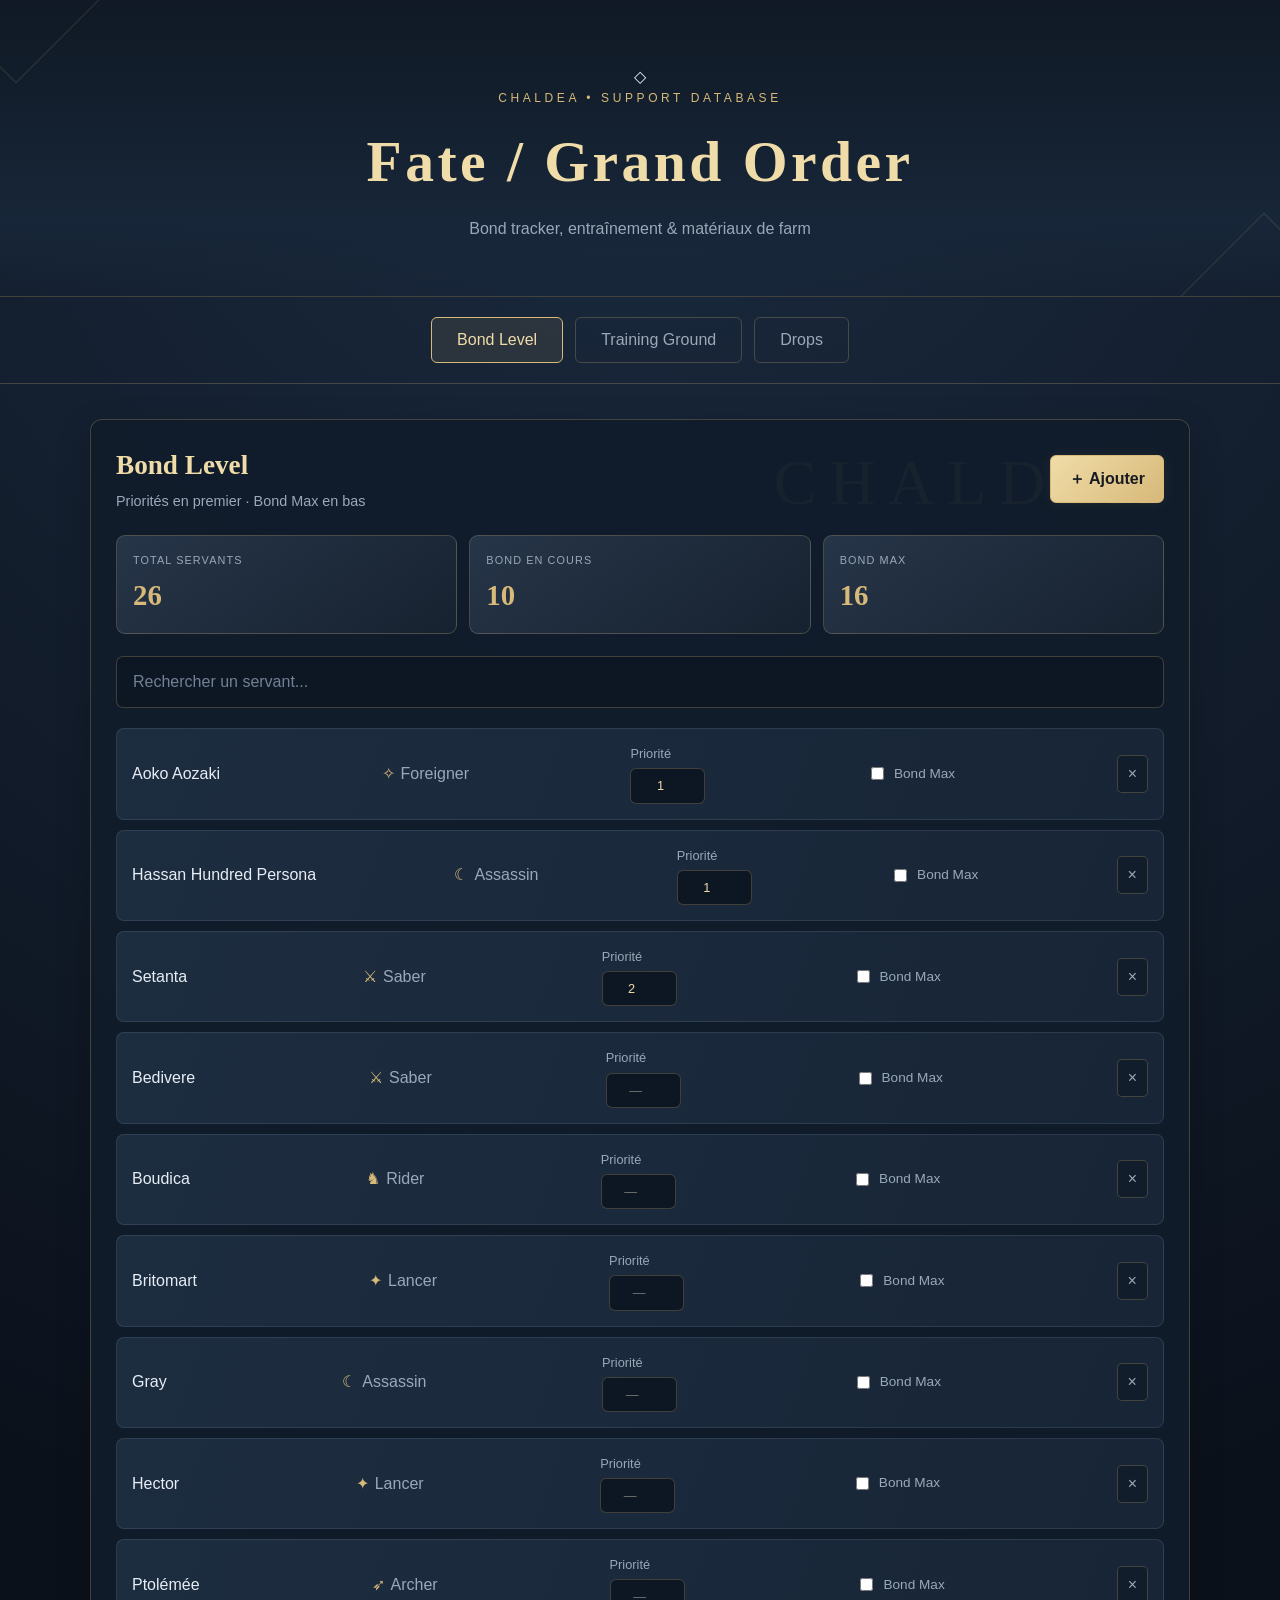
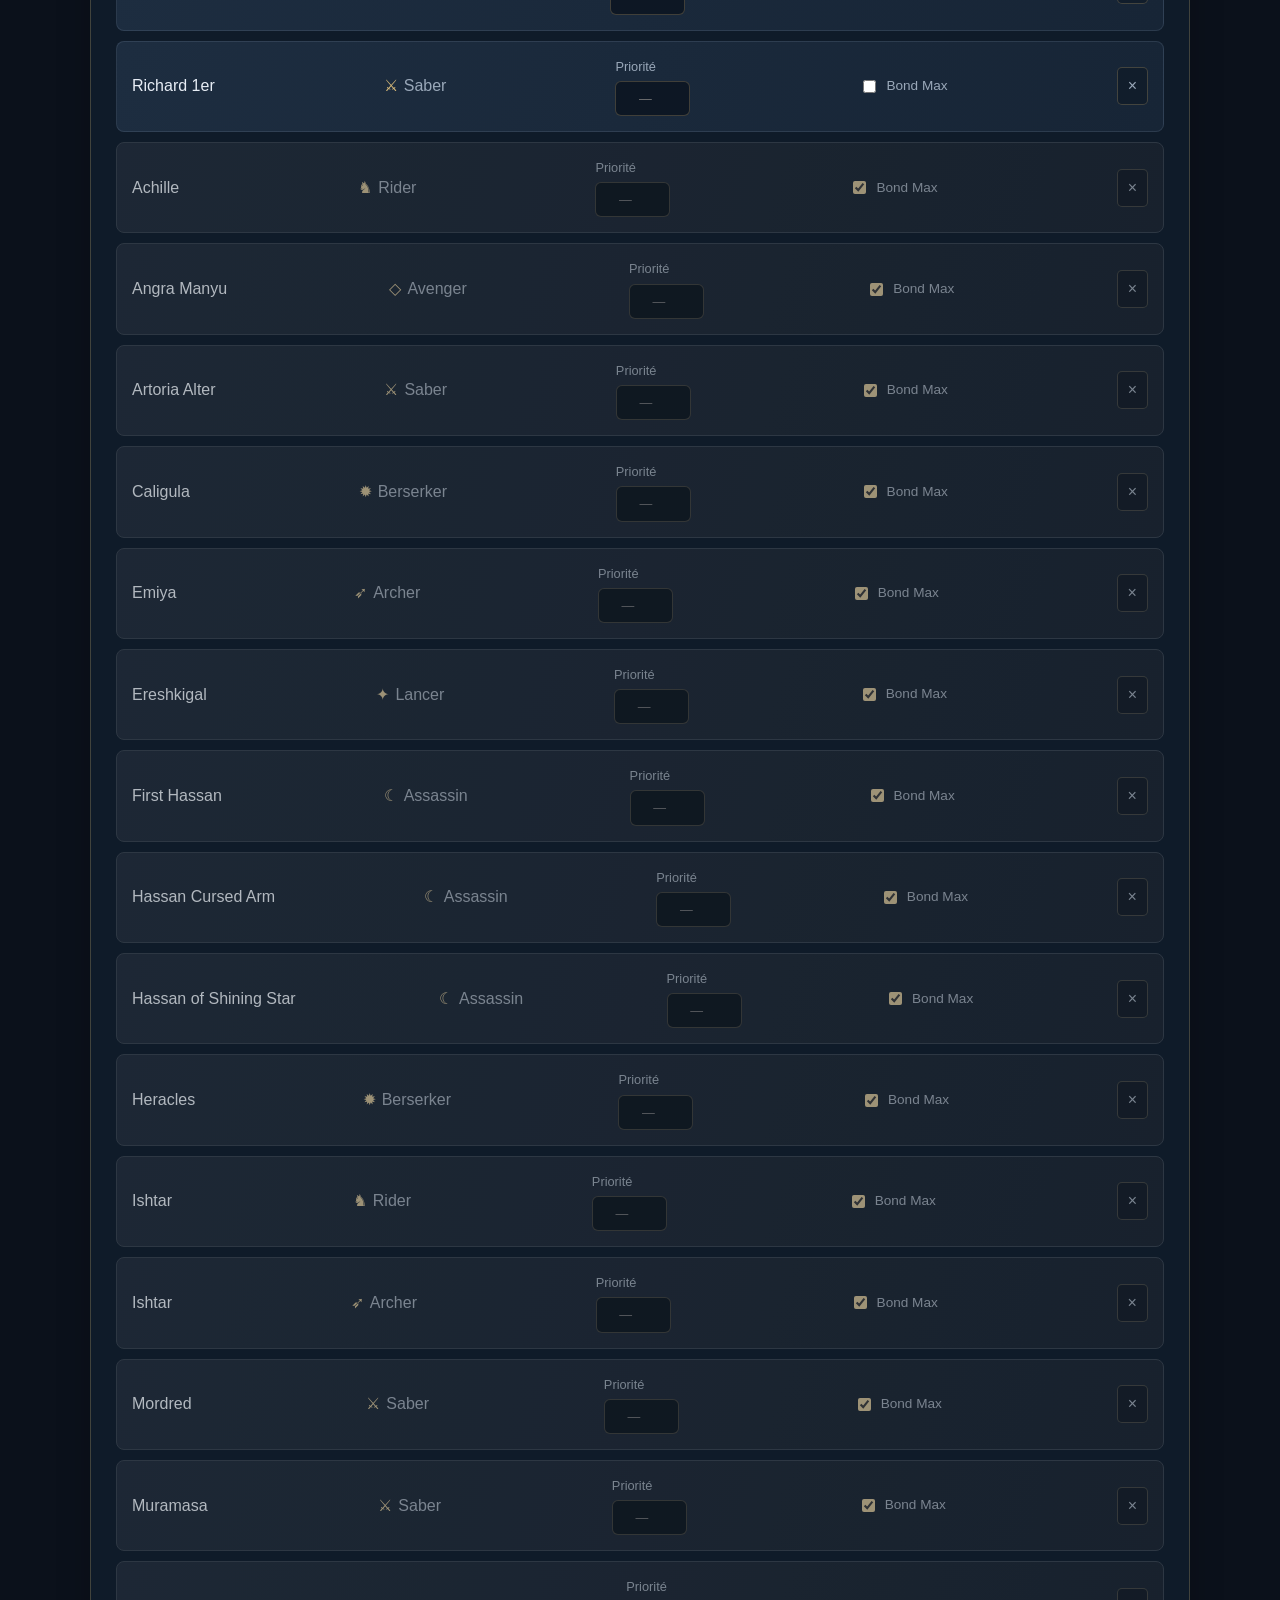
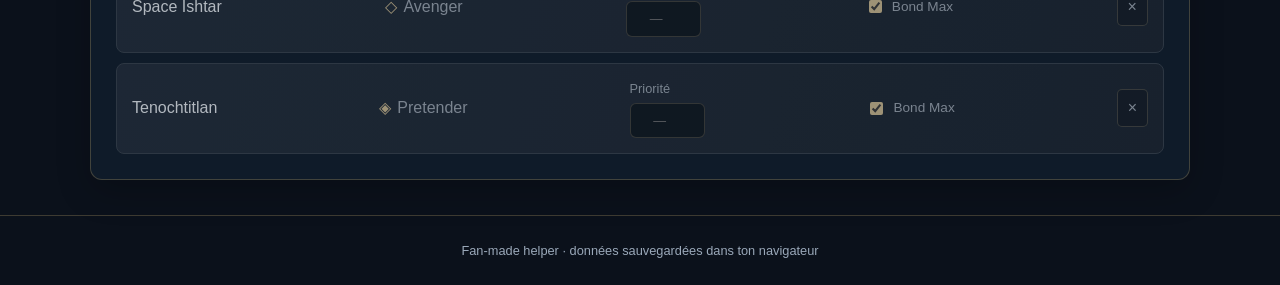
==== commit 2056a707: "Update fgo.html" ====
--- a/fgo.html
+++ b/fgo.html
@@ -7,12 +7,14 @@
   <link rel="stylesheet" href="fgo.css">
 </head>
 <body>
-  <header class="hero">
-    <div class="eyebrow">CHALDEA • SUPPORT DATABASE</div>
-    <h1>Fate / Grand Order</h1>
-    <p>Bond tracker, entraînement &amp; matériaux de farm</p>
-  </header>
-
+<header class="hero">
+  <div class="fgo-brand-mark" aria-hidden="true">
+    <span>◇</span>
+  </div>
+  <div class="eyebrow">CHALDEA • SUPPORT DATABASE</div>
+  <h1>Fate / Grand Order</h1>
+  <p>Bond tracker, entraînement &amp; matériaux de farm</p>
+</header>
   <nav class="tabs">
     <button class="tab active" data-tab="bond" type="button">Bond Level</button>
     <button class="tab" data-tab="training" type="button">Training Ground</button>
--- a/fgo.css
+++ b/fgo.css
@@ -95,6 +95,17 @@
 .training-day { min-height: 125px; display: flex; flex-direction: column; align-items: center; justify-content: center; gap: 10px; padding: 12px 6px; background: linear-gradient(145deg, #263548, #172230); border: 1px solid var(--border); border-radius: 9px; }
 .training-day h4 { margin: 0; color: var(--muted); font-size: .82rem; text-transform: capitalize; }
 .training-day img { width: 40px; height: 40px; object-fit: contain; image-rendering: auto; }
+/* Images supplémentaires du mercredi et jeudi */
+.training-day .training-plus {
+  margin: 2px 0;
+}
+
+.training-day img {
+  width: 40px;
+  height: 40px;
+  object-fit: contain;
+  image-rendering: auto;
+}
 .training-plus { color: var(--gold); font-weight: 800; font-size: 1.1rem; line-height: 1; }
 .training-note, .training-source { color: var(--muted); font-size: .82rem; }
 .gem-grid { display: grid; grid-template-columns: repeat(3, minmax(0, 1fr)); gap: 14px; }
